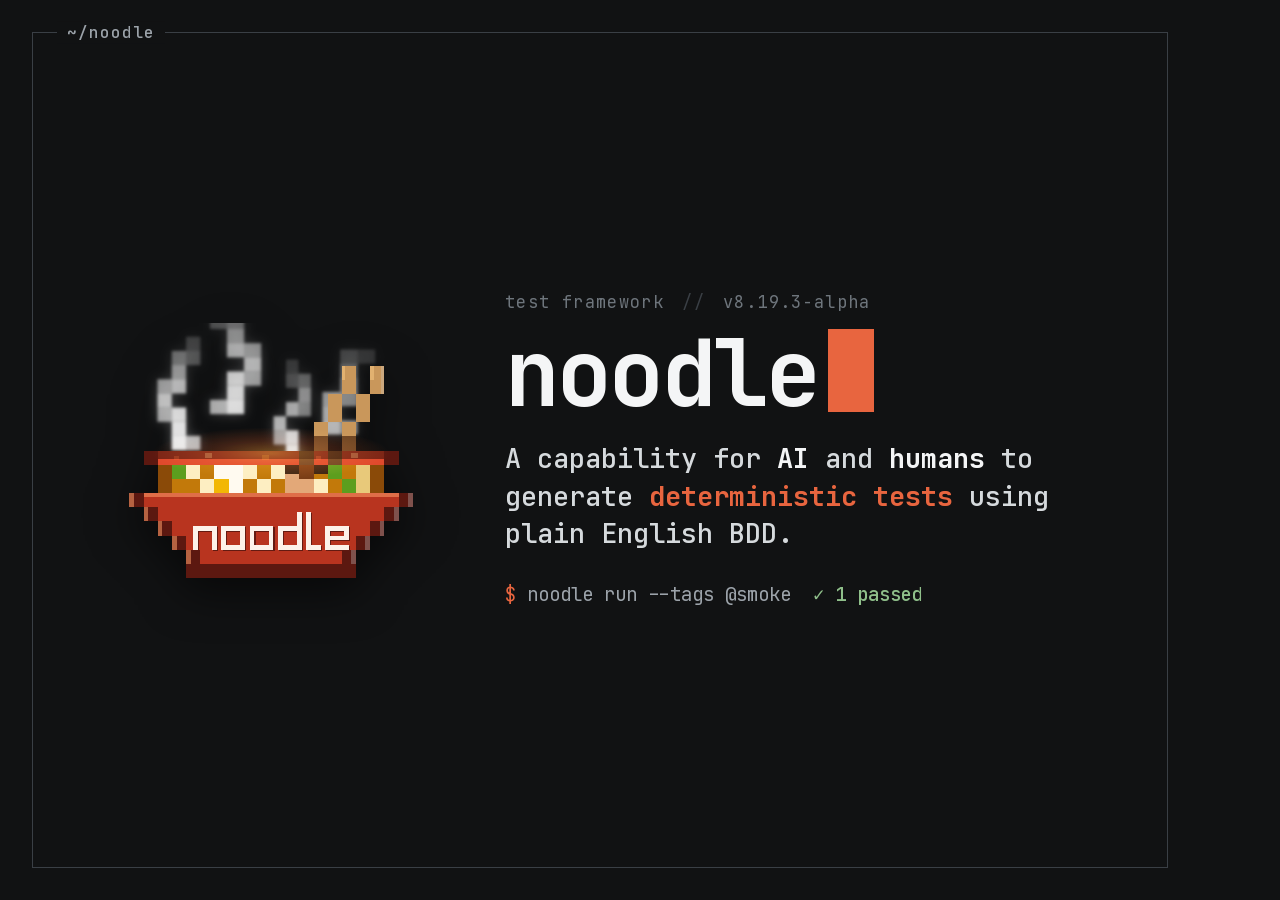
==== noodle/tools/og-card.html @ 0808a3a1 "publish noodle marketing site (8.19.3-alpha)" ====
<!DOCTYPE html>
<html lang="en">
<head>
<meta charset="utf-8">
<title>Noodle — social card source (1200×630)</title>

<!--
  Source for assets/img/og-cover.png.

  It is not part of the site — nothing links to it. It exists so the social
  card can be re-exported from the same stylesheet the hero uses, instead of
  being redrawn by hand every time the hero changes. Serve the repo and render
  this page at exactly 1200×630:

    python3 -m http.server 8000
    chrome --headless --force-prefers-reduced-motion \
           --window-size=1200,630 --screenshot=assets/img/og-cover.png \
           http://127.0.0.1:8000/tools/og-card.html

  --force-prefers-reduced-motion matters: it freezes the steam and holds the
  cursor solid, so the export is deterministic rather than whatever frame the
  screenshot happened to catch.
-->

<link rel="stylesheet" href="../assets/css/styles.css">
<style>
  /* The card is a fixed 1200×630 plate, not a responsive page: one pane,
     bowl on the left, copy on the right, the vw-based clamps pinned to
     card-sized values. Everything else is inherited from styles.css. */

  html, body {
    width: 1200px;
    height: 630px;
    overflow: hidden;
  }

  body { position: relative; }

  .og {
    position: absolute;
    inset: 32px;
    display: grid;
    grid-template-columns: 380px 1fr;
    align-items: center;
    gap: 44px;
    padding: 0 64px 0 48px;
    border: 1px solid var(--line-2);
  }

  .og .pane-title {
    left: 24px;
    padding: 0 10px;
    font-size: 16px;
  }

  .og .logo-stage {
    width: 340px;
    margin: 0 auto;
  }

  .og-copy { text-align: left; }

  .og-copy .kicker { margin: 0 0 8px; font-size: 17px; }

  .og-copy .wordmark { margin: 0 0 18px; font-size: 92px; }

  .og-copy .tagline {
    max-width: 600px;
    margin: 0 0 26px;
    font-size: 27px;
    line-height: 1.4;
  }

  .og-run {
    display: flex;
    gap: 22px;
    margin: 0;
    font-size: 19px;
    color: var(--fg-2);
  }
</style>
</head>
<body>

<div class="og">
  <p class="pane-title">~/noodle</p>

  <div class="logo-stage">
    <img class="logo" src="../assets/img/noodle-bowl-hot.svg"
         alt="" width="288" height="216">
  </div>

  <div class="og-copy">
    <p class="kicker">test framework <span class="sep">//</span> v8.19.3-alpha</p>

    <h1 class="wordmark">noodle<span class="cursor" aria-hidden="true"></span></h1>

    <p class="tagline">
      A capability for <b>AI</b> and <b>humans</b> to generate
      <b class="hot">deterministic tests</b> using plain&nbsp;English&nbsp;BDD.
    </p>

    <p class="og-run">
      <span><span class="prompt">$</span> noodle run --tags @smoke</span>
      <span class="ok">1 passed</span>
    </p>
  </div>
</div>

</body>
</html>
---- noodle/assets/css/styles.css ----
/* ==========================================================================
   Noodle — landing page
   Terminal-first. A flat dark-grey page, one monospace face, thin-bordered
   panes with their title sitting on the border, and a pixel-art bowl that
   holds still. Colour is rationed: a neutral grey ramp, the bowl's own
   terracotta for the one thing you should click, and a sage for "passed".
   ========================================================================== */

/* --- self-hosted font (SIL Open Font License, see assets/fonts/README.md) --- */

@font-face {
  font-family: 'JetBrains Mono';
  src: url('../fonts/jetbrains-mono-400-700.woff2') format('woff2');
  font-weight: 400 700;               /* one variable file covers the range */
  font-style: normal;
  font-display: swap;
}

:root {
  /* the grey ramp — neutral, no tint */
  --bg:      #111213;
  --bg-1:    #17191b;                 /* code blocks, callouts */
  --bg-2:    #1e2124;                 /* title bars, hover */
  --line:    #2b2f33;                 /* pane borders, rules */
  --line-2:  #3a3f45;                 /* stronger border, separators */
  --fg-3:    #6e757c;                 /* comments, chrome */
  --fg-2:    #9ca3aa;                 /* dim copy */
  --fg:      #d6dadd;                 /* body */
  --fg-1:    #f4f5f6;                 /* headings, emphasis */

  /* the two non-greys */
  --accent:  #e8653f;                 /* the bowl's terracotta, lifted for a dark ground */
  --accent-hi: #f07a55;
  --ok:      #8fbf8a;                 /* "passed" */

  --mono: 'JetBrains Mono', ui-monospace, 'SF Mono', Menlo,
          'DejaVu Sans Mono', Consolas, monospace;

  --page-w: 880px;
  --pad:    clamp(16px, 4vw, 28px);
}

* { box-sizing: border-box; }

[hidden] { display: none !important; }

html { scroll-behavior: smooth; }

body {
  margin: 0;
  min-height: 100vh;
  background: var(--bg);
  color: var(--fg);
  font-family: var(--mono);
  font-size: 15px;
  line-height: 1.7;
  -webkit-font-smoothing: antialiased;
  text-rendering: optimizeLegibility;
}

::selection { background: var(--accent); color: var(--bg); }

a { color: inherit; text-decoration: none; }

/* inline code in copy */
code {
  padding: 1px 5px;
  font-family: inherit;
  font-size: .92em;
  color: var(--fg-1);
  background: var(--bg-2);
  border-radius: 2px;
}

/* …but not inside a terminal block, where the whole <pre> is the code */
pre code {
  padding: 0;
  font-size: inherit;
  color: inherit;
  background: none;
  border-radius: 0;
}

/* ==========================================================================
   1. Top bar — a status line that stays put
   ========================================================================== */

.topbar {
  position: sticky;
  top: 0;
  z-index: 10;
  display: flex;
  align-items: center;
  justify-content: space-between;
  gap: 16px;
  padding: 12px var(--pad);
  background: rgba(17, 18, 19, .92);
  backdrop-filter: blur(8px);
  border-bottom: 1px solid var(--line);
  font-size: 13px;
}

.brand {
  display: inline-flex;
  align-items: baseline;
  gap: 8px;
  font-weight: 700;
  letter-spacing: .02em;
  color: var(--fg-1);
}

.brand-prompt { font-weight: 400; color: var(--accent); }

.topnav {
  display: flex;
  gap: clamp(14px, 3vw, 28px);
}

.topnav a {
  padding: 2px 0;
  color: var(--fg-2);
  border-bottom: 1px solid transparent;
  transition: color .15s, border-color .15s;
}

.topnav a:hover {
  color: var(--fg-1);
  border-bottom-color: var(--fg-1);
}

/* ==========================================================================
   2. Panes — the page is a column of bordered boxes, each titled on its
      border the way a TUI names a window
   ========================================================================== */

main {
  display: grid;
  gap: clamp(32px, 6vw, 56px);
  max-width: var(--page-w);
  margin: 0 auto;
  padding: clamp(36px, 6vw, 56px) var(--pad) 48px;   /* floor clears the hero mark
                                                        under the sticky top bar */
}

.pane {
  position: relative;
  min-width: 0;                       /* a grid item; without this a long code
                                         line widens the pane instead of
                                         scrolling inside the block */
  border: 1px solid var(--line);
  padding: clamp(28px, 5vw, 40px) var(--pad) clamp(24px, 4vw, 32px);
}

.pane-title {
  position: absolute;
  top: 0;
  left: 18px;
  margin: 0;
  padding: 0 8px;
  transform: translateY(-50%);
  background: var(--bg);
  font-size: 12px;
  font-weight: 500;
  line-height: 1.4;
  letter-spacing: .06em;
  color: var(--fg-2);
}

/* a comment line: the note under a pane's content */
.cm {
  margin: 0;
  font-size: .95rem;
  color: var(--fg-2);
}

.cm::before { content: '# '; color: var(--fg-3); }

.cm code { color: var(--fg-1); }

/* ==========================================================================
   3. Hero
   ========================================================================== */

.hero {
  text-align: center;
  padding-top: clamp(40px, 7vw, 64px);
}

/* --- the bowl: small, on the border, where a pane title goes ------------- */

.pane-mark {
  padding: 0 6px;
  line-height: 0;                     /* no text baseline under the image */
  letter-spacing: 0;
}

.pane-mark img {
  display: block;
  width: 60px;                        /* 20-cell grid: 3px cells, whole pixels */
  height: auto;
}

/* --- the big bowl: kept for the social card (tools/og-card.html) --------- */

.logo-stage {
  width: min(288px, 62vw);
  margin: 0 auto clamp(20px, 4vw, 32px);
}

.logo {
  display: block;
  width: 100%;
  height: auto;
  image-rendering: pixelated;
  filter: drop-shadow(0 14px 22px rgba(0, 0, 0, .55));
}

/* --- wordmark ------------------------------------------------------------ */

.kicker {
  margin: 0 0 6px;
  font-size: 12px;
  letter-spacing: .08em;
  color: var(--fg-3);
}

.kicker .sep { margin: 0 .4em; color: var(--line-2); }

.wordmark {
  margin: 0 0 18px;
  font-size: clamp(2.4rem, 8vw, 4.4rem);
  font-weight: 700;
  line-height: 1.05;
  letter-spacing: -.03em;
  color: var(--fg-1);
}

/* the block cursor after the wordmark — the one thing on the page that blinks */
.cursor {
  display: inline-block;
  width: .5em;
  height: .9em;
  margin-left: .1em;
  vertical-align: -.06em;
  background: var(--accent);
  animation: blink 1.1s steps(1, end) infinite;
}

@keyframes blink {
  0%, 49%   { opacity: 1; }
  50%, 100% { opacity: 0; }
}

.tagline {
  max-width: 40ch;
  margin: 0 auto 10px;
  font-size: clamp(1.05rem, 2.2vw, 1.3rem);
  font-weight: 500;
  line-height: 1.5;
  color: var(--fg);
}

.tagline b { font-weight: 700; color: var(--fg-1); }
.tagline .hot { color: var(--accent); }

.subtagline {
  max-width: 52ch;
  margin: 0 auto 28px;
  font-size: .95rem;
  color: var(--fg-2);
}

/* --- buttons: [ bracketed ] ---------------------------------------------- */

.cta-row {
  display: flex;
  flex-wrap: wrap;
  gap: 12px;
  justify-content: center;
  margin-bottom: clamp(32px, 5vw, 44px);
}

.btn {
  display: inline-block;
  padding: 10px 18px;
  font-size: 13px;
  font-weight: 500;
  letter-spacing: .02em;
  color: var(--fg-1);
  background: transparent;
  border: 1px solid var(--line-2);
  transition: background .15s, color .15s, border-color .15s;
}

.btn::before { content: '[ '; color: var(--fg-3); }
.btn::after  { content: ' ]'; color: var(--fg-3); }

.btn-cool:hover {
  background: var(--bg-1);
  border-color: var(--fg-2);
}

/* the one filled control on the page */
.btn-hot {
  font-weight: 700;
  color: var(--bg);
  background: var(--accent);
  border-color: var(--accent);
}

.btn-hot::before,
.btn-hot::after { color: rgba(17, 18, 19, .55); }

.btn-hot:hover {
  background: var(--accent-hi);
  border-color: var(--accent-hi);
}

/* --- terminal block ------------------------------------------------------ */

.term {
  min-width: 0;
  max-width: 680px;
  margin: 0 auto;
  text-align: left;
  border: 1px solid var(--line);
  background: var(--bg-1);
}

.term-bar {
  display: flex;
  align-items: center;
  gap: 12px;
  padding: 8px 14px;
  border-bottom: 1px solid var(--line);
  background: var(--bg-2);
  font-size: 12px;
  color: var(--fg-2);
}

.term-file { font-weight: 500; color: var(--fg); }

.term-kind {
  margin-left: auto;
  letter-spacing: .06em;
  color: var(--fg-3);
}

.code {
  margin: 0;
  padding: 16px 18px;
  overflow-x: auto;
  font-family: inherit;
  font-size: clamp(12px, 2.2vw, 13.5px);
  line-height: 1.75;
  color: var(--fg);
}

.c-tag { color: var(--fg-3); }
.c-key { font-weight: 700; color: var(--fg-1); }
.c-str { color: var(--ok); }
.c-var { color: var(--accent); }
.c-txt { color: var(--fg); }
.c-cm  { font-style: italic; color: var(--fg-3); }

.term-foot {
  display: flex;
  flex-wrap: wrap;
  gap: 6px 16px;
  padding: 10px 18px;
  border-top: 1px solid var(--line);
  font-size: 13px;
  color: var(--fg-2);
}

.prompt { color: var(--accent); }

.ok { font-weight: 500; color: var(--ok); }
.ok::before { content: '\2713  '; }

/* the copy control in the install block's title bar */
.copy-btn {
  margin-left: 12px;
  padding: 2px 0;
  font: inherit;
  font-size: 12px;
  letter-spacing: .04em;
  color: var(--fg-2);
  background: none;
  border: 0;
  cursor: pointer;
  transition: color .15s;
}

.copy-btn::before { content: '[ '; color: var(--fg-3); }
.copy-btn::after  { content: ' ]'; color: var(--fg-3); }

.copy-btn:hover { color: var(--fg-1); }

.copy-btn.is-copied { color: var(--ok); }

/* ==========================================================================
   4. What — three panes side by side
   ========================================================================== */

.strip {
  display: grid;
  grid-template-columns: repeat(auto-fit, minmax(230px, 1fr));
  gap: 20px;
}

.strip .pane { padding: 26px 22px 22px; }

.strip p {
  margin: 0;
  font-size: .95rem;
  color: var(--fg-2);
}

/* ==========================================================================
   5. Woks — a listing, one row per work area
   ========================================================================== */

.wok-list {
  margin: 0 0 16px;
  padding: 0;
  list-style: none;
  font-size: 14px;
}

.wok-list li {
  display: flex;
  gap: 16px;
  padding: 6px 0;
  border-bottom: 1px dashed var(--line);
}

.wok-list li:first-child { border-top: 1px dashed var(--line); }

.wok-name {
  flex: 0 0 13ch;
  font-weight: 500;
  color: var(--fg-1);
}

/* Every wok ships. Four of them carry a note narrowing what the wok covers —
   how far it has been verified in the wild, or which backends it speaks to —
   so the limit is stated rather than the wok hidden. */
.wok-note { color: var(--fg-3); }

/* ==========================================================================
   6. Install + docs
   ========================================================================== */

/* The access notice is the one line on this section that must never be
   missed, so it gets a callout with the accent on its edge. */
.gate {
  margin: 0 0 20px;
  padding: 12px 16px;
  font-size: .95rem;
  color: var(--fg);
  background: var(--bg-1);
  border: 1px solid var(--line);
  border-left: 3px solid var(--accent);
}

.gate b { color: var(--fg-1); }

.gate a,
.cm a {
  color: var(--accent);
  text-decoration: underline;
  text-underline-offset: 3px;
  text-decoration-color: rgba(232, 101, 63, .45);
}

.gate a:hover,
.cm a:hover { text-decoration-color: var(--accent); }

.install .term { max-width: none; margin-bottom: 18px; }

.docs-intro {
  margin: 0 0 14px;
  font-size: .95rem;
  color: var(--fg-2);
}

.docs-list {
  margin: 0 0 16px;
  padding: 0;
  list-style: none;
  border-top: 1px dashed var(--line);
}

.docs-list li {
  display: flex;
  flex-wrap: wrap;
  gap: 4px 18px;
  padding: 9px 0;
  border-bottom: 1px dashed var(--line);
  font-size: .95rem;
  color: var(--fg-2);
}

.docs-list b {
  flex: 0 0 auto;
  min-width: 18ch;
  font-weight: 500;
  color: var(--fg-1);
}

.docs-list span { flex: 1 1 24ch; }

/* ==========================================================================
   7. Footer — the status line at the bottom
   ========================================================================== */

.footer {
  display: flex;
  flex-wrap: wrap;
  gap: 8px 14px;
  justify-content: center;
  max-width: var(--page-w);
  margin: 0 auto;
  padding: 22px var(--pad) 44px;
  border-top: 1px solid var(--line);
  font-size: 12px;
  letter-spacing: .03em;
  color: var(--fg-3);
}

.footer .sep { color: var(--line-2); }

.footer a {
  color: var(--fg-2);
  border-bottom: 1px solid transparent;
  transition: color .15s, border-color .15s;
}

.footer a:hover {
  color: var(--fg-1);
  border-bottom-color: var(--fg-1);
}

/* ==========================================================================
   8. Focus
   Keyboard focus gets its own ring rather than the UA default, and only on
   :focus-visible so a mouse click leaves nothing behind.
   ========================================================================== */

a:focus-visible,
button:focus-visible {
  outline: 2px solid var(--accent);
  outline-offset: 3px;
}

.btn-hot:focus-visible { outline-color: var(--fg-1); }

/* ==========================================================================
   9. Motion / small screens
   ========================================================================== */

@media (max-width: 560px) {
  .topbar { font-size: 12px; }
  .topnav { gap: 12px; }
  .wok-list li { flex-wrap: wrap; gap: 2px 12px; }
  .wok-name { flex-basis: 100%; }
  .docs-list b { flex-basis: 100%; min-width: 0; }
}

@media (prefers-reduced-motion: reduce) {
  html { scroll-behavior: auto; }
  .cursor { animation: none; }
}
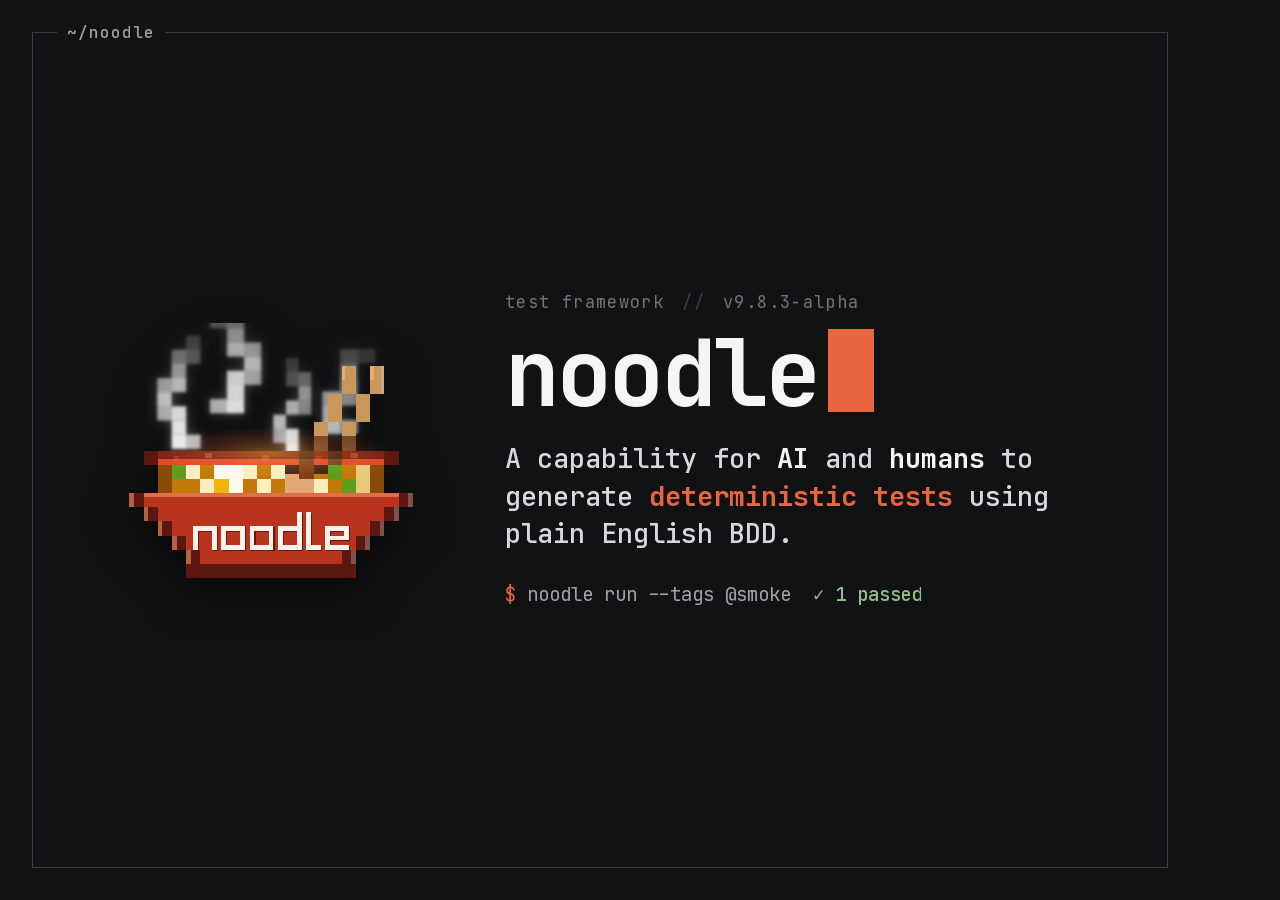
==== commit 1d3dfde6: "publish noodle marketing site (9.8.3-alpha)" ====
--- a/noodle/tools/og-card.html
+++ b/noodle/tools/og-card.html
@@ -91,7 +91,7 @@
   </div>
 
   <div class="og-copy">
-    <p class="kicker">test framework <span class="sep">//</span> v8.19.3-alpha</p>
+    <p class="kicker">test framework <span class="sep">//</span> v9.8.3-alpha</p>
 
     <h1 class="wordmark">noodle<span class="cursor" aria-hidden="true"></span></h1>
 
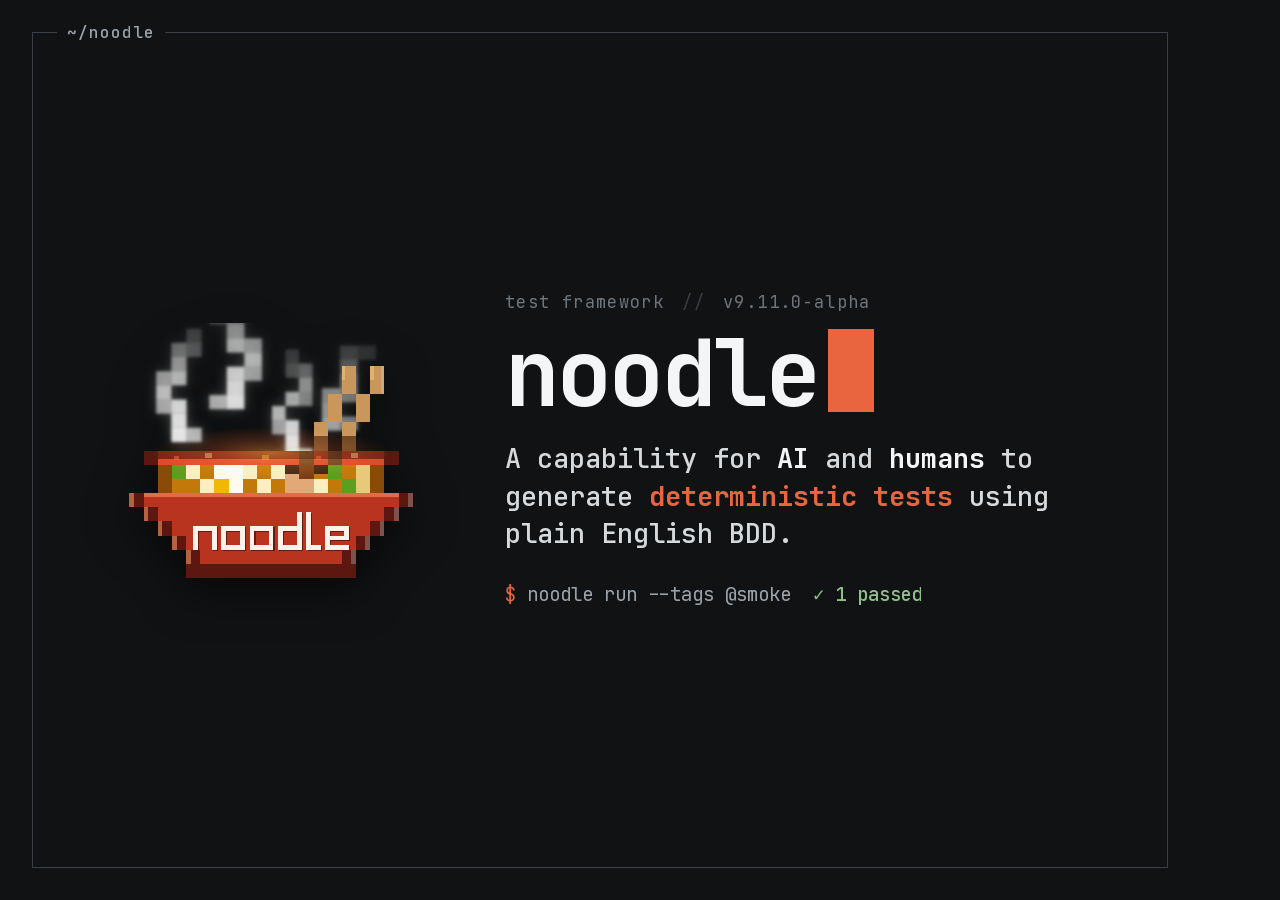
==== commit 1ed60d41: "publish noodle marketing site (9.11.0-alpha)" ====
--- a/noodle/tools/og-card.html
+++ b/noodle/tools/og-card.html
@@ -91,7 +91,7 @@
   </div>
 
   <div class="og-copy">
-    <p class="kicker">test framework <span class="sep">//</span> v9.8.3-alpha</p>
+    <p class="kicker">test framework <span class="sep">//</span> v9.11.0-alpha</p>
 
     <h1 class="wordmark">noodle<span class="cursor" aria-hidden="true"></span></h1>
 
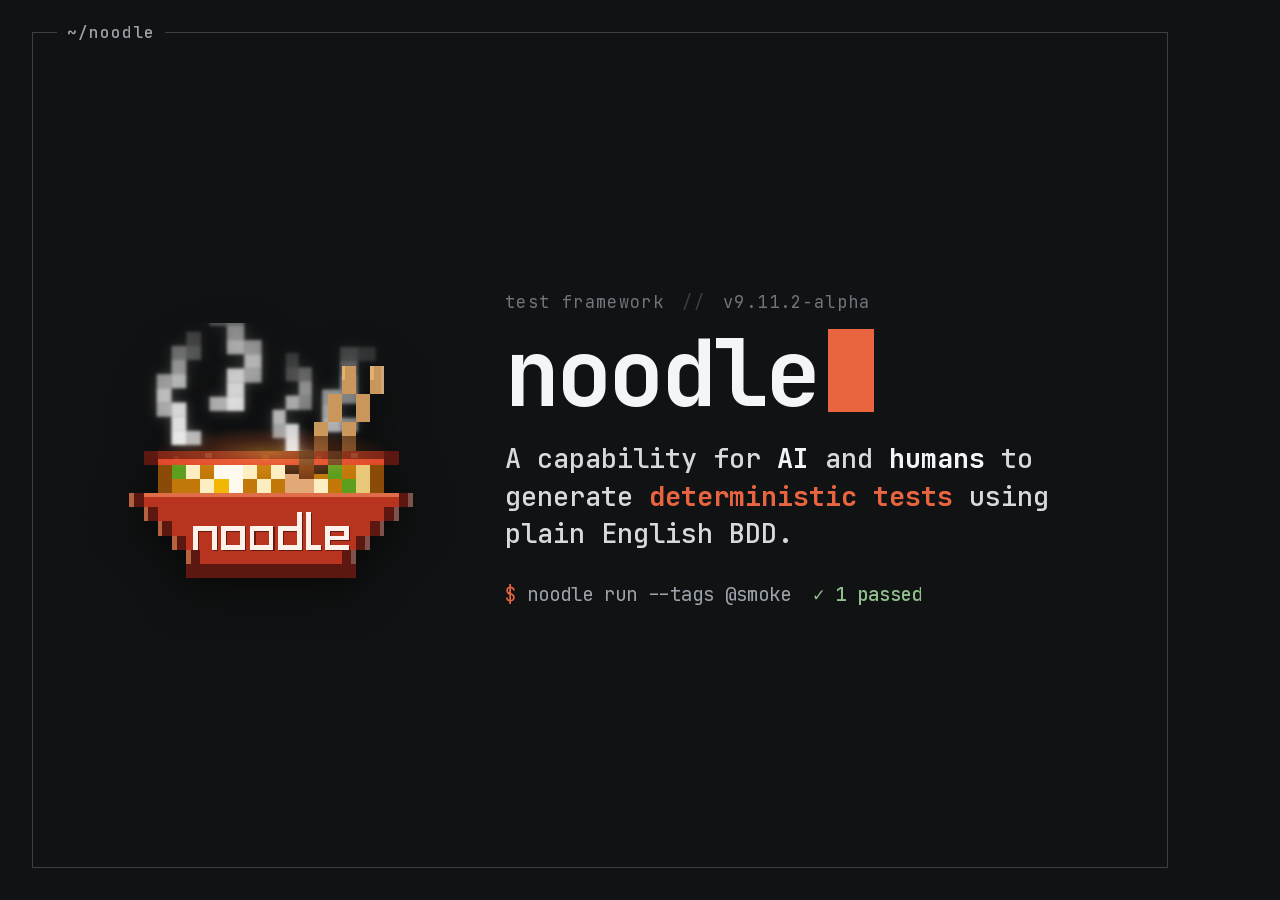
==== commit d1188d16: "publish noodle marketing site (9.11.2-alpha)" ====
--- a/noodle/tools/og-card.html
+++ b/noodle/tools/og-card.html
@@ -91,7 +91,7 @@
   </div>
 
   <div class="og-copy">
-    <p class="kicker">test framework <span class="sep">//</span> v9.11.0-alpha</p>
+    <p class="kicker">test framework <span class="sep">//</span> v9.11.2-alpha</p>
 
     <h1 class="wordmark">noodle<span class="cursor" aria-hidden="true"></span></h1>
 
